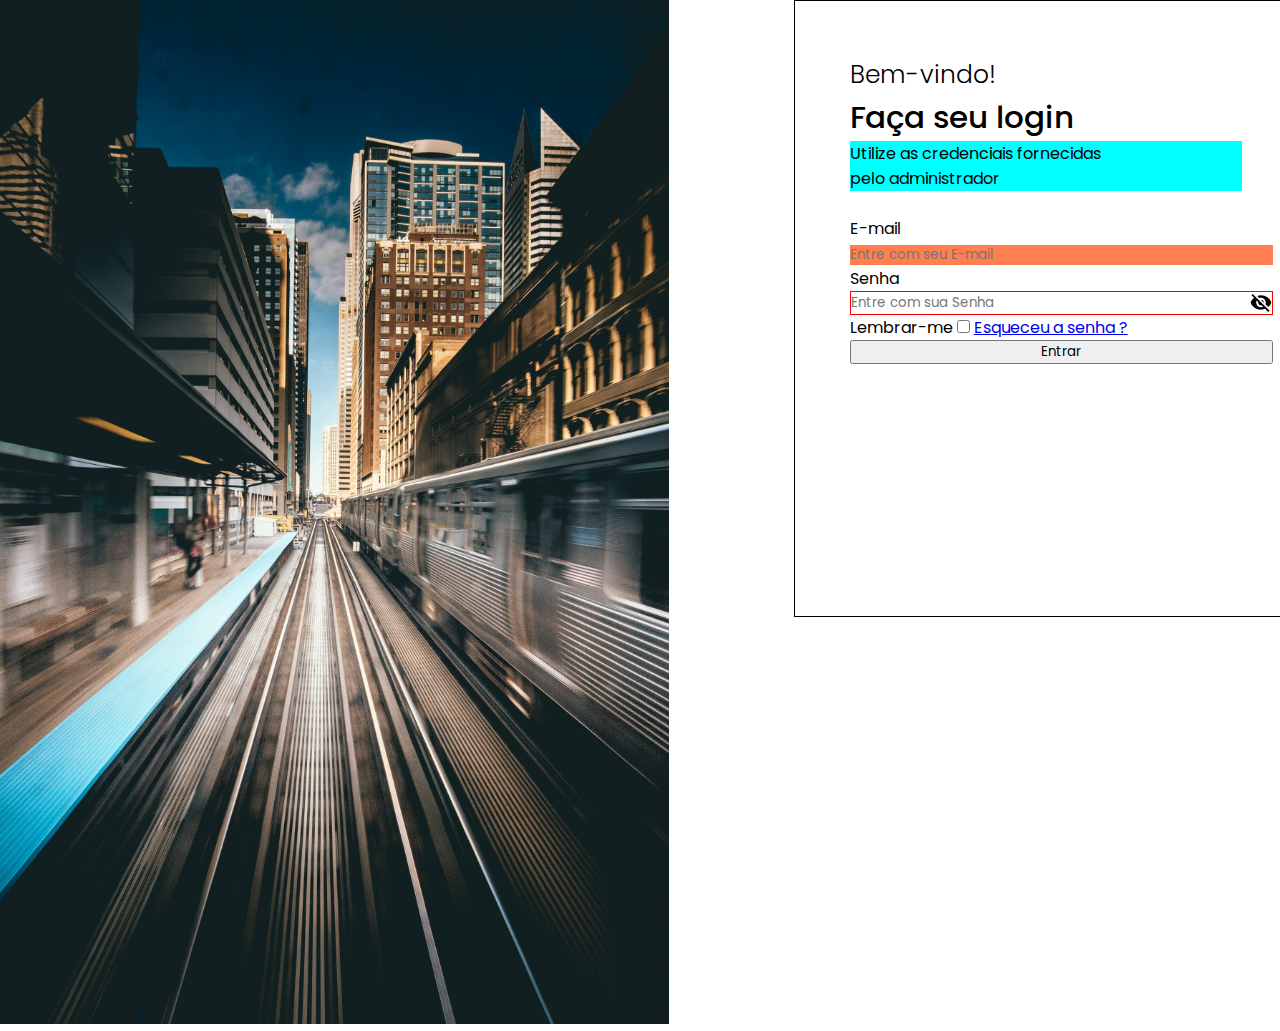
==== Tela de Login/pages/index.html @ c09b129c "Add files via upload" ====
<!DOCTYPE html>
<html lang="pt-br">

<head>
    <meta charset="UTF-8">
    <meta name="viewport" content="width=
    , initial-scale=1.0">
    <link rel="stylesheet" href="../css/style.css">
    <title>Login</title>
    <link rel="preconnect" href="https://fonts.googleapis.com">
<link rel="preconnect" href="https://fonts.gstatic.com" crossorigin>
<link href="https://fonts.googleapis.com/css2?family=Poppins:ital,wght@0,100;0,200;0,300;0,400;0,500;0,600;0,700;0,800;0,900;1,100;1,200;1,300;1,400;1,500;1,600;1,700;1,800;1,900&display=swap" rel="stylesheet">
</head>

<body>

    <main>
        <div class="img">
            <img src="../svg/inicial.svg" alt="cidade grande a luz do luar">
        </div>

       <section class="geral">
        
                <header>
                    <p>Bem-vindo!</p>

                    <div class="subtitulo">
                        <h1>Faça seu login</h1>
                        <p>Utilize as credenciais fornecidas<br> pelo administrador</p>
                    </div>
                </header>
       

        <section class="form">

            <form class="email">
                <label for="E-mail">E-mail</label>
                <input type="email" id="E-mail" placeholder="Entre com seu E-mail">
            </form>

            <div class="senha">
                <form>
                    <label for="Senha">Senha</label>
                   <div class="input">
                    <input type="password" id="Senha" placeholder="Entre com sua Senha">
                    <img src="../svg/olhosenha.svg" alt="eyespassword">
                   </div>
                </form>
            </div>

            <div class="lembrasenha">
                <label for="Lembrar-me">Lembrar-me</label>
                <input type="checkbox" id="Lembrar-me">
                <a href="../pages/esqueceusenha.html" target="_blank">Esqueceu a senha ?</a>
            </div>

            <button>Entrar</button>

        </section>

    </section>
    </main>
</body>

</html>
---- Tela de Login/css/style.css ----
* {
    margin: 0;
    padding: 0;
    box-sizing: border-box;
    font-family: "Poppins", sans-serif;
}

main {
    display: flex;
    justify-content: center;
    gap: 124.5px;
}

.img {
    width: 687px;
    height: 1031px;
    top: -7px;

}

section {
    /* width:753px;
    height:1,024px; */
    display: flex;
    flex-direction: column;

}

header {
    align-items: center;



    & p:first-child {

        font-size: 25px;
        font-weight: 300;
        justify-content: flex-start;
    }

    .subtitulo {
        & h1 {
            font-size: 31px;
            font-weight: 500;
        }

        & p {
            background-color: aqua;
            font-size: 16px;
            font-weight: 400;
        }
    }
}

.geral {
    display: flex;
    flex-direction: column;
    gap: 25px;
    /*  margin: 203.5px 124.5px; */
    width: 504px;
    height: 617px;
    border: 0.5px black solid;
    padding: 55px;
    /*  align-items: center; */
}

section .form {
    width: 423px;
    height: 376px;
  /*   background-color: blue; */

    & #E-mail {
        border: none;
        outline: none;
        background-color: coral;
        width: 423px;
    }

    & #Senha {
        border: none;
        outline: none;
        width: 423px;

    
    }
    
        
    }

    .input {
        display: flex;
border: 1px solid red;
        gap: 10px;
    }
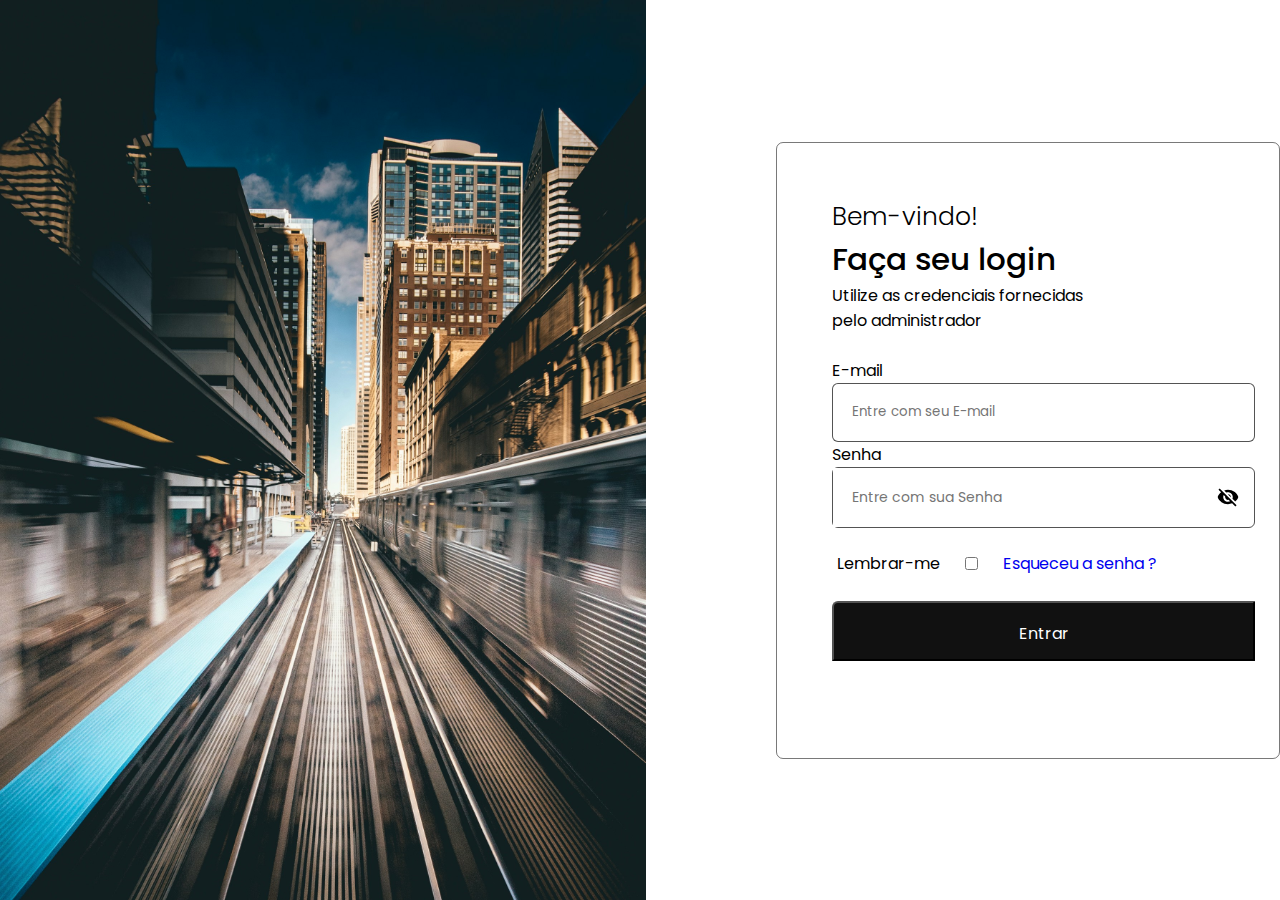
==== commit 95aba89d: "Add files via upload" ====
--- a/Tela de Login/pages/index.html
+++ b/Tela de Login/pages/index.html
@@ -8,57 +8,64 @@
     <link rel="stylesheet" href="../css/style.css">
     <title>Login</title>
     <link rel="preconnect" href="https://fonts.googleapis.com">
-<link rel="preconnect" href="https://fonts.gstatic.com" crossorigin>
-<link href="https://fonts.googleapis.com/css2?family=Poppins:ital,wght@0,100;0,200;0,300;0,400;0,500;0,600;0,700;0,800;0,900;1,100;1,200;1,300;1,400;1,500;1,600;1,700;1,800;1,900&display=swap" rel="stylesheet">
+    <link rel="preconnect" href="https://fonts.gstatic.com" crossorigin>
+    <link
+        href="https://fonts.googleapis.com/css2?family=Poppins:ital,wght@0,100;0,200;0,300;0,400;0,500;0,600;0,700;0,800;0,900;1,100;1,200;1,300;1,400;1,500;1,600;1,700;1,800;1,900&display=swap"
+        rel="stylesheet">
 </head>
 
 <body>
 
     <main>
-        <div class="img">
-            <img src="../svg/inicial.svg" alt="cidade grande a luz do luar">
+        <div class="img10">
+            <!-- <img src="../svg/inicial.svg" alt="cidade grande a luz do luar"> -->
         </div>
 
-       <section class="geral">
-        
-                <header>
-                    <p>Bem-vindo!</p>
+        <div class="container">
+        <section class="geral">
 
-                    <div class="subtitulo">
-                        <h1>Faça seu login</h1>
-                        <p>Utilize as credenciais fornecidas<br> pelo administrador</p>
-                    </div>
-                </header>
-       
+            <header>
+                <p>Bem-vindo!</p>
 
-        <section class="form">
+                <div class="subtitulo">
+                    <h1>Faça seu login</h1>
+                    <p>Utilize as credenciais fornecidas<br> pelo administrador</p>
+                </div>
+            </header>
 
-            <form class="email">
-                <label for="E-mail">E-mail</label>
-                <input type="email" id="E-mail" placeholder="Entre com seu E-mail">
-            </form>
 
-            <div class="senha">
-                <form>
-                    <label for="Senha">Senha</label>
-                   <div class="input">
-                    <input type="password" id="Senha" placeholder="Entre com sua Senha">
-                    <img src="../svg/olhosenha.svg" alt="eyespassword">
-                   </div>
+
+            <section class="form">
+
+                <form class="email">
+                    <label for="E-mail">E-mail</label>
+                    <input type="email" id="E-mail" placeholder="Entre com seu E-mail">
                 </form>
-            </div>
 
-            <div class="lembrasenha">
-                <label for="Lembrar-me">Lembrar-me</label>
-                <input type="checkbox" id="Lembrar-me">
-                <a href="../pages/esqueceusenha.html" target="_blank">Esqueceu a senha ?</a>
-            </div>
+                <div class="senha">
+                    <form>
+                        <label for="Senha">Senha</label>
+                        <div class="input">
+                            <input type="password" id="Senha" placeholder="Entre com sua Senha">
+                            <img src="../svg/olhosenha.svg" alt="eyespassword">
+                        </div>
+                    </form>
+                </div>
 
-            <button>Entrar</button>
+                <div class="lembrasenha">
+                    <label for="Lembrar-me">Lembrar-me</label>
+                    <input type="checkbox" id="Lembrar-me">
+                    <a href="../pages/esqueceusenha.html" target="_blank">Esqueceu a senha ?</a>
+                </div>
+
+                <button>Entrar</button>
+
+            </section>
+
+        </div>
 
         </section>
-
-    </section>
+        </div>
     </main>
 </body>
 
--- a/Tela de Login/css/style.css
+++ b/Tela de Login/css/style.css
@@ -3,19 +3,24 @@
     padding: 0;
     box-sizing: border-box;
     font-family: "Poppins", sans-serif;
+    text-decoration: none;
 }
 
 main {
     display: flex;
-    justify-content: center;
-    gap: 124.5px;
+    gap: 130px;
+   
+
+
 }
 
-.img {
-    width: 687px;
-    height: 1031px;
-    top: -7px;
-
+.img10 {
+    background-image: url(../svg/inicial.svg);
+    height: 100vh;
+    max-height: 1031px;
+    width: 100vw;
+    max-width: 687px;
+ 
 }
 
 section {
@@ -28,8 +33,6 @@
 
 header {
     align-items: center;
-
-
 
     & p:first-child {
 
@@ -45,53 +48,109 @@
         }
 
         & p {
-            background-color: aqua;
             font-size: 16px;
             font-weight: 400;
         }
     }
 }
 
+.container {
+    display: flex;
+    align-items: center;
+    justify-items: center;
+    gap: 10px;
+    justify-content: center;
+    align-content: center;
+  
+}
+
+
 .geral {
     display: flex;
     flex-direction: column;
     gap: 25px;
-    /*  margin: 203.5px 124.5px; */
+    /*   margin: 203.5px 124.5px; */
+    margin: 0 auto;
     width: 504px;
     height: 617px;
-    border: 0.5px black solid;
+    border: 0.5px rgba(0, 0, 0, 0.527) solid;
     padding: 55px;
-    /*  align-items: center; */
+    border-radius: 7px;
 }
 
 section .form {
     width: 423px;
     height: 376px;
-  /*   background-color: blue; */
+    /*   background-color: blue; */
 
     & #E-mail {
         border: none;
         outline: none;
-        background-color: coral;
         width: 423px;
+        height: 59px;
+        border-radius: 6px;
+        border: 0.6px solid #282828CC;
+        padding: 19px;
     }
 
     & #Senha {
         border: none;
         outline: none;
         width: 423px;
+        height: 59px;
+        font-size: 14px;
+        padding: 19px;
 
-    
-    }
-    
-        
     }
 
-    .input {
-        display: flex;
-border: 1px solid red;
-        gap: 10px;
+    & .email label {
+        font-size: 16px;
     }
-    
+
+    .senha img {
+        margin: 15px;
+
+    }
 
 
+    .senha form {
+        width: 423px;
+        height: 59px;
+
+    }
+
+    & .senha form label {
+        font-size: 16px;
+    }
+
+}
+
+.lembrasenha {
+    display: flex;
+    gap: 25px;
+    margin: 50px 5px 25px;
+    width: 423px;
+}
+
+#Lembrar-me {
+    display: flex;
+    justify-content: flex-start;
+
+}
+
+.input {
+    display: flex;
+    gap: 10px;
+    border: 0.6px solid #282828CC;
+    border-radius: 6px;
+}
+
+button {
+    width: 423px;
+    height: 60px;
+    padding: 18px 0px 18px 0px;
+    border-radius: 6px 0px 0px 0px;
+    background-color: #111111;
+    font-size: 16px;
+    color: #fff;
+}